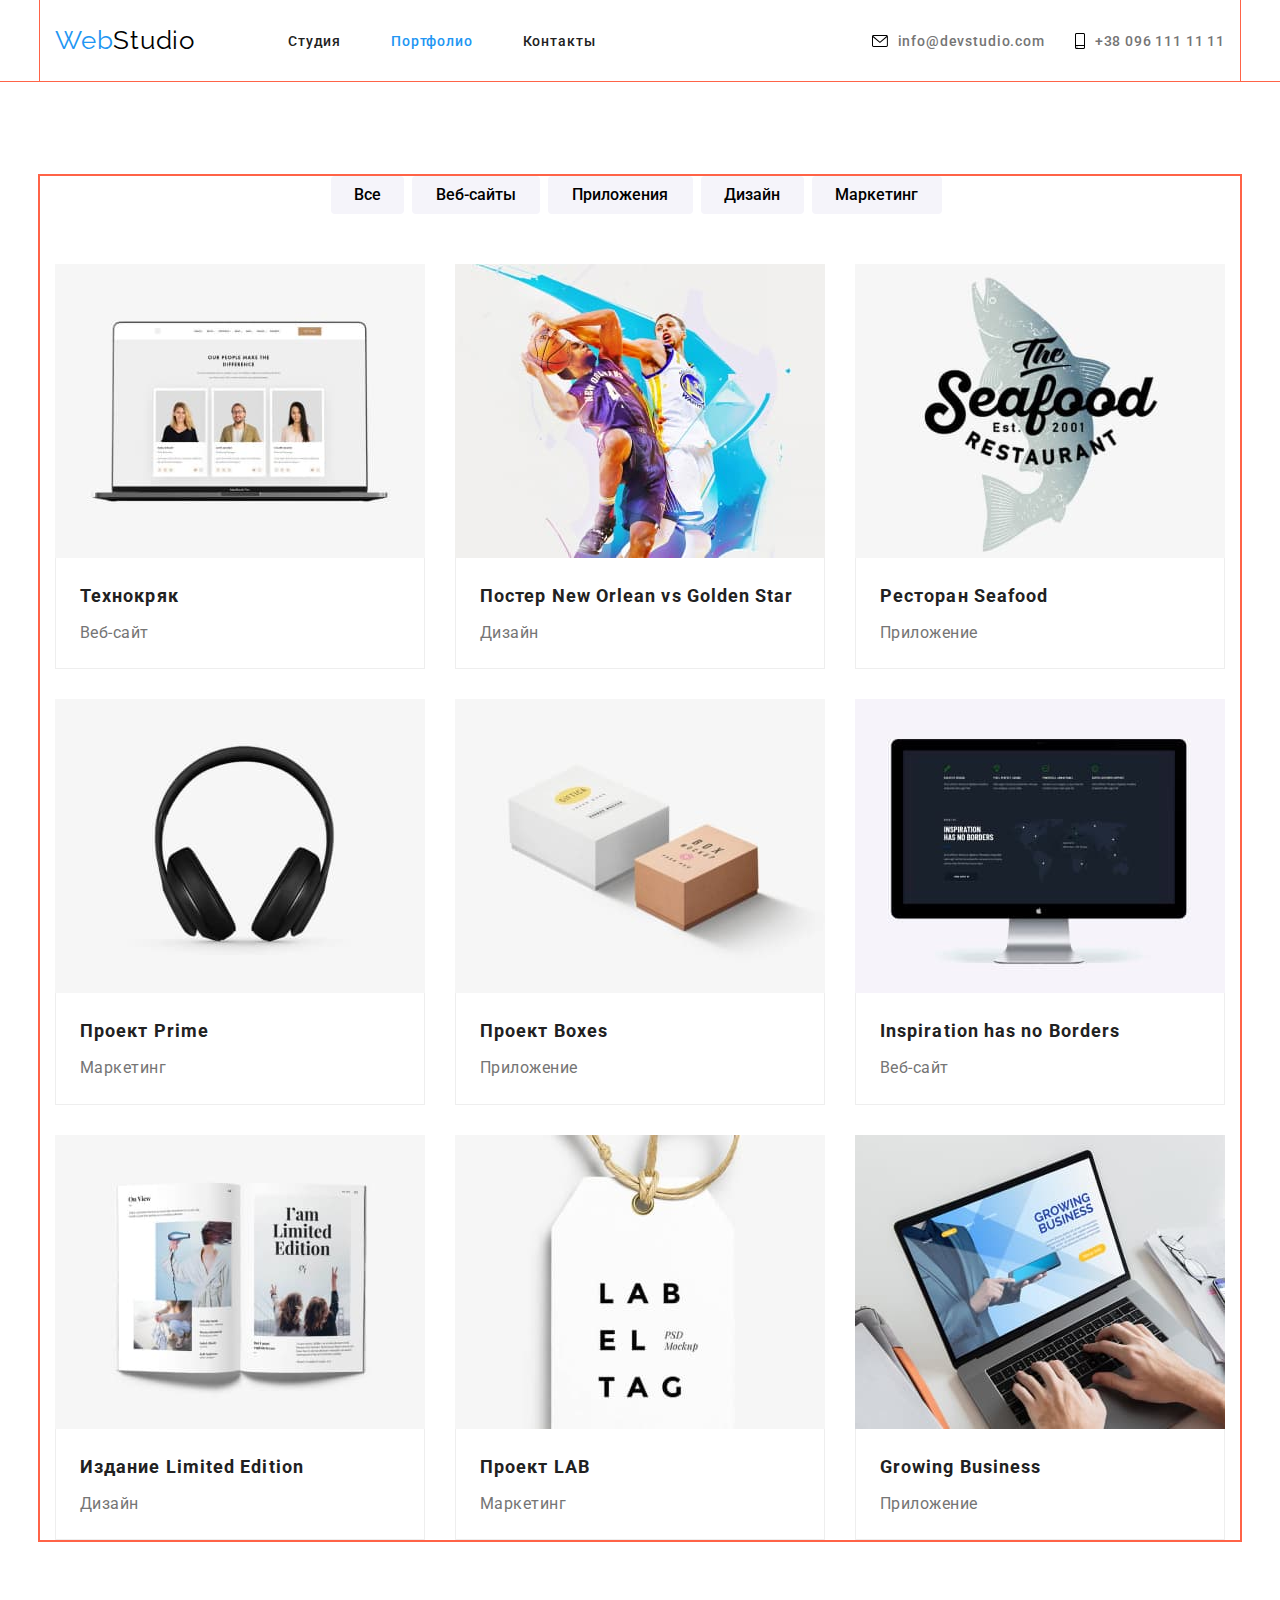
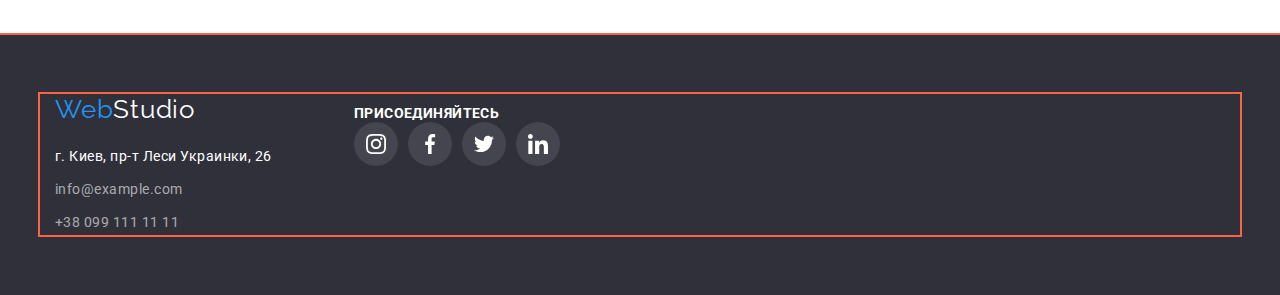
==== portfolio.html @ 8a31dba4 "Создал домашнюю работу №5" ====
<!DOCTYPE html>
<html lang="ru">
<head>
    <meta charset="UTF-8">
    <meta http-equiv="X-UA-Compatible" content="IE=edge">
    <meta name="viewport" content="width=device-width, initial-scale=1.0">
    <title>Портфолио</title>
    <link rel="stylesheet" href="https://cdnjs.cloudflare.com/ajax/libs/modern-normalize/1.1.0/modern-normalize.min.css" integrity="sha512-wpPYUAdjBVSE4KJnH1VR1HeZfpl1ub8YT/NKx4PuQ5NmX2tKuGu6U/JRp5y+Y8XG2tV+wKQpNHVUX03MfMFn9Q==" crossorigin="anonymous" referrerpolicy="no-referrer" />
    <link rel="preconnect" href="https://fonts.googleapis.com">
    <link rel="preconnect" href="https://fonts.gstatic.com" crossorigin>
    <link href="https://fonts.googleapis.com/css2?family=Raleway:ital,wght@0,700;1,700&family=Roboto:ital,wght@0,400;0,500;0,700;0,900;1,400;1,500;1,700;1,900&display=swap" rel="stylesheet">
    <link rel="stylesheet" href="./css/styles.css">
</head>
<body>
    <!-- шапка сайта -->
    <header class="header header-border">
        <div class="container container-pf">
            <a href="./index.html" class="logo"><span class="logo-blue">Web</span><span class="logo-black">Studio</span></a>
            <nav class="block-nav">
                <ul class="site-nav">
                    <li><a href="./index.html" class="link studiya">Студия</a></li>
                    <li class="link-pf-main"><a href="./portfolio.html" class="link portfolio second portfolio-head">Портфолио</a></li>
                    <li><a href="#" class="link contacts">Контакты</a></li>
                </ul>
            </nav>
            <ul class="mail-tel">
                <li class="link-mail">
                    <a href="mailto:info@devstudio.com" class="link mail"><svg width="16px" height="12px" class="link-evenlope">
                            <use href="./images/svg/sprite.svg#icon-envelope"></use>
                        </svg>info@devstudio.com</a>
                </li>
                <li class="link-tel">
                    <a href="tel:+380961111111" class="link tel"><svg width="10px" height="16px" class="link-smartphone">
                            <use href="./images/svg/sprite.svg#icon-smartphone"></use>
                        </svg>+38 096 111 11 11</a>
                </li>
            </ul>
        </div>
    </header>
    <main>
        <section class="main-portfolio">
            <div class="container">
                <h1 class="visually-hidden">Портфолио</h1>
                <ul class="ul-button">
                    <li class="pf-li-but-all"><button type="button" class="button-portfolio-all button-portfolio">Все</button></li>
                    <li class="pf-li-but-ws"><button type="button" class="button-portfolio-websites button-portfolio">Веб-сайты</button></li>
                    <li class="pf-li-but-apps"><button type="button" class="button-portfolio-apps button-portfolio">Приложения</button></li>
                    <li class="pf-li-but-des"><button type="button" class="button-portfolio-design button-portfolio">Дизайн</button></li>
                    <li class="pf-li-but-mark"><button type="button" class="button-portfolio-marketing button-portfolio">Маркетинг</button></li>
                </ul>
                <div class="portfolio-link-main">
                    <ul class="ul-portfolio">
                        <li class="li-pf-img">
                            <a href="#" target="_blank" class="link-pf">
                                <img src="./images/portfolio-jpg-sguoosh/img-6.jpg" alt="3 человека на экране" width="370" class="img-pf">
                                <div class="title-fhoto-pf">
                                    <h2 class="title-img">Технокряк</h2>
                                    <p class="p-portfolio">Веб-сайт</p>
                                </div>
                            </a>
                        </li>
                        <li class="li-pf-img">
                            <a href="#" target="_blank">
                                <img src="./images/portfolio-jpg-sguoosh/img-7.jpg" alt="Баскетбол" width="370" class="img-pf">
                                <div class="title-fhoto-pf">
                                    <h2 class="title-img">Постер New Orlean vs Golden Star</h2>
                                    <p class="p-portfolio">Дизайн</p>
                                </div>
                            </a>
                        </li>
                        <li class="li-pf-img">
                            <a href="#" target="_blank">
                                <img src="./images/portfolio-jpg-sguoosh/img-8.jpg" alt="Ресторан морской еды" width="370" class="img-pf">
                                <div class="title-fhoto-pf">
                                    <h2 class="title-img">Ресторан Seafood</h2>
                                    <p class="p-portfolio">Приложение</p>
                                </div>
                            </a>
                        </li>
                        <li class="li-pf-img">
                            <a href="#" target="_blank">
                                <img src="./images/portfolio-jpg-sguoosh/img-9.jpg" alt="наушники" width="370" class="img-pf">
                                <div class="title-fhoto-pf">
                                    <h2 class="title-img">Проект Prime</h2>
                                    <p class="p-portfolio">Маркетинг</p>
                                </div>
                            </a>
                        </li>
                        <li class="li-pf-img">
                            <a href="#" target="_blank">
                                <img src="./images/portfolio-jpg-sguoosh/img-10.jpg" alt="2 коробки" width="370" class="img-pf">
                                <div class="title-fhoto-pf">
                                    <h2 class="title-img">Проект Boxes</h2>
                                    <p class="p-portfolio">Приложение</p>
                                </div>
                            </a>
                        </li>
                        <li class="li-pf-img">
                            <a href="#" target="_blank">
                                <img src="./images/portfolio-jpg-sguoosh/img-11.jpg" alt="IMac" width="370" class="img-pf">
                                <div class="title-fhoto-pf">
                                    <h2 class="title-img">Inspiration has no Borders</h2>
                                    <p class="p-portfolio">Веб-сайт</p>
                                </div>
                            </a>
                        </li>
                        <li class="li-pf-img">
                            <a href="#" target="_blank">
                                <img src="./images/portfolio-jpg-sguoosh/img-12.jpg" alt="book" width="370" class="img-pf">
                                <div class="title-fhoto-pf">
                                    <h2 class="title-img">Издание Limited Edition</h2>
                                    <p class="p-portfolio">Дизайн</p>
                                </div>
                            </a>
                        </li>
                        <li class="li-pf-img">
                            <a href="#" target="_blank">
                                <img src="./images/portfolio-jpg-sguoosh/img-13.jpg" alt="этикетка" width="370" class="img-pf">
                                <div class="title-fhoto-pf">
                                    <h2 class="title-img">Проект LAB</h2>
                                    <p class="p-portfolio">Маркетинг</p>
                                </div>
                            </a>
                        </li>
                        <li class="li-pf-img">
                            <a href="#" target="_blank">
                                <img src="./images/portfolio-jpg-sguoosh/img-14.jpg" alt="макбук и 2 руки" width="370" class="img-pf">
                                <div class="title-fhoto-pf">
                                    <h2 class="title-img">Growing Business</h2>
                                    <p class="p-portfolio">Приложение</p>
                                </div>
                            </a>
                        </li>
                    </ul>
                </div>
            </div>
        </section>
    </main>
    <!-- контакты поддержки -->
    <footer class="footer">
        <div class="container footer-container">
            <div class="footer-logo-adress">
                <a href="./index.html" class="logo"><span class="logo-blue">Web</span><span
                        class="logo-white">Studio</span></a>
                <address>
                    <ul class="address">
                        <li><a href="https://goo.gl/maps/CPtrU1FHBa2aNyZL9" target="_blank" rel="noopener noreferrer"
                                class="location"> г. Киев, пр-т Леси Украинки, 26</a></li>
                        <li class="mail-footer-li"><a href="mailto:info@example.com" class="mail-footer">info@example.com
                            </a></li>
                        <li><a href="tel:+380991111111" class="tel-nom">+38 099 111 11 11</a></li>
                    </ul>
                </address>
            </div>
            <div class="footer-connent-networks">
                <h3 class="conect">Присоединяйтесь</h3>
                <ul class="team-soc-net-footer">
                    <li class="footer-li-link">
                        <a class="soc-link-footer" href="#" rel="noopener noreferrer nofollow">
                            <svg width="20px" height="20px" class="link-insta">
                                <use href="./images/svg/sprite.svg#icon-instagram"></use>
                            </svg>
                        </a>
                    </li>
                    <li class="footer-li-link"><a class="soc-link-footer" href="#" rel="noopener noreferrer nofollow">
                            <svg width="20px" height="20px" class="link-fb">
                                <use href="./images/svg/sprite.svg#icon-facebook"></use>
                            </svg>
                        </a>
                    </li>
                    <li class="footer-li-link"><a class="soc-link-footer" href="#" rel="noopener noreferrer nofollow">
                            <svg width="20px" height="20px" class="link-tw">
                                <use href="./images/svg/sprite.svg#icon-twitter"></use>
                            </svg>
                        </a>
                    </li>
                    <li class="footer-li-link"><a class="soc-link-footer" href="#" rel="noopener noreferrer nofollow">
                            <svg width="20px" height="20px" class="link-in">
                                <use href="./images/svg/sprite.svg#icon-linkedin"></use>
                            </svg>
                        </a>
                    </li>
                </ul>
            </div>
        </div>
    </footer>
</body>
</html>
---- css/styles.css ----
html {
    box-sizing: border-box;
}

*,
*::before,
*::after {
    box-sizing: inherit;
}

body {
    margin: 0;
    
    background-color: var(--font-сolor-white);
    color: var(--font-сolor-black-p);
    font-family: Roboto, sans-serif;
    letter-spacing: var(--letter-spacing-m)

    /* font-family: 'Raleway', sans-serif; */
}

ul, ol {
    list-style: none;
    padding: 0;
    margin: 0;
}

a {
    text-decoration: none;
    color: currentColor;
}

address {
    
}

button {
    font-family: inherit;
    cursor: pointer;
}

h1,
h2,
h3,
h4,
h5,
h6,
p {
    margin: 0;
}

img {
    display: block;
    max-width: 100%;
    height: auto;
}

button {
    cursor: pointer;
}

.visually-hidden {
    position: absolute;
    white-space: nowrap;
    width: 1px;
    height: 1px;
    overflow: hidden;
    border: 0;
    padding: 0;
    clip: rect(0 0 0 0);
    clip-path: inset(50%);
    margin: -1px;
}

:root {
    --background-button-main: #188CE8;
    --background-color-white: #FFFFFF;
    --background-color-black: #2F303A;
    --background-color-grey: #F5F4FA;
    --background-color-blue: #2196F3;
    --font-сolor-blue: #2196F3;
    --font-сolor-black-logo: #000000;
    --font-сolor-white: #FFFFFF;
    --font-сolor-black-p: #757575;
    --font-сolor-black-other: #212121;
    --font-color-border: #ECECEC;
    --font-color-footer-mail-tel: rgba(255, 255, 255, 0.6);
    --letter-spacing-s: 0.02em;
    --letter-spacing-m: 0.03em;
    --letter-spacing-l: 0.06em;
}

.button-main {
    text-align: center;
    margin-top: 30px;
    padding: 10px 32px;
    display: inline-block;
    border: none;
    box-shadow: 0px 4px 4px rgba(0, 0, 0, 0.15);
    border-radius: 4px;

    background: var(--background-color-blue);
    color: var(--font-сolor-white);
    font-weight: 700;
    font-size: 16px;
    line-height: 1.88;
    min-width: 200px;
    letter-spacing: var(--letter-spacing-l);
}

.button-main:hover,
.button-main:focus {
    box-shadow: 0px 4px 4px rgba(0, 0, 0, 0.15);
    border-radius: 4px;
    
    background: var(--background-button-main);
}
    

.container {
    margin-left: auto;
    margin-right: auto;

    width: 1200px;
    padding-left: 15px;
    padding-right: 15px;
    outline: 2px solid tomato;
}

/*---------- Header-------------- */

.header > .container {
    outline: 1px solid tomato;

    display: flex;
    align-items: center;
    padding-top: 25px;
    padding-bottom: 25px;
}

.header-border {
    border-bottom: 1px solid var(--font-color-border);
}

/* ---------Logo------------ */

.logo {
    font-size: 26px;
    line-height: 1.2;
}

.logo-blue {
    color: var(--font-сolor-blue);
    font-family: Raleway, sans-serif;
    letter-spacing: var(--letter-spacing-m);
}

.logo-black {
    color: var(--font-сolor-black-logo);
    font-family: Raleway, sans-serif;
    letter-spacing: var(--letter-spacing-m);
}

.logo-white {
    color: var(--font-сolor-white);
    font-family: Raleway, sans-serif;
    letter-spacing: var(--letter-spacing-m);
}

/*------ Nav ---------*/

.block-nav {
    margin-left: 93px;
}

.site-nav .link {
    color: var(--font-сolor-black-other);
}
.site-nav .link:hover, 
.site-nav .link:focus {
    color: var(--font-сolor-blue);
}

.link.studiya.first {
    color: var(--font-сolor-blue);
}

.site-nav, .mail-tel {
    padding: 0;
    margin: 0;
    display: flex;
}

.studiya, .portfolio, .contacts, .mail, .tel {
    font-weight: 500;
    font-size: 14px;
    line-height: 1.15;
    letter-spacing: var(--letter-spacing-l);
}

.mail-tel .link {
    color: var(--font-сolor-black-p);
}

.link-tel {
    margin-left: 30px;
}

.mail-tel {
    margin-left: auto;
}

.link.mail, .link.tel {
    display: flex;
    align-items: center;
}

.link.mail:hover,
.link.mail:focus,
.link.tel:hover,
.link.tel:focus {
color: var(--background-button-main);
}

.link.mail:hover .link-evenlope,
.link.mail:focus .link-evenlope,
.link.tel:hover .link-smartphone,
.link.tel:focus .link-smartphone {
fill: var(--background-button-main);
}

.link-evenlope,
.link-smartphone {
    margin-right: 10px;
    display: block;
}

.link-pf-main {
    display: flex;
    align-items: center;
    margin-left: 50px;
    margin-right: 50px;
}

/* ------------MAIN--------------- */

/* Блок Заголовок */

.block-title {
    text-align: center;
    padding-top: 200px;
    padding-bottom: 200px;
    margin-left: auto;
    margin-right: auto;

    background-color: var(--background-color-black);
    background-image: linear-gradient(to right, rgba(47, 48, 58, 0.4), rgba(47, 48, 58, 0.4)), url(../images/main-jpg-squoosh/Img-6-2.jpg);
    max-width: 1600px;
    min-height: 600px;
    background-position: center;
    background-repeat: no-repeat;

    outline: 1px solid tomato;
}

.hero {
    color: var(--font-сolor-white);
    font-weight: 900;
    font-size: 44px;
    line-height: 1.36;
    letter-spacing: var(--letter-spacing-l);
}

/* акценты в работе */

.for-business {
    padding-top: 94px;
    padding-bottom: 94px;

    outline: 1px solid tomato;
}

.list-s1 {
    padding-left: 0;
    display: flex;
}

.li-s1 {
    width: 300px;
    margin-right: 30px;
}

.forbusiness-li-div {
    margin-bottom: 30px;
    height: 120px;
    outline: 1px solid tomato;
    border-radius: 4px;
    background-color: var(--background-color-grey);
    display: flex;
    justify-content: center;
    align-items: center;
}









/* .li-s1-1::before {
    margin-bottom: 56px;

    display: block;
    content: "";
    height: 120px;
    outline: 1px solid tomato;
    background-image: url(../images/svg/center/antenna.svg);
    background-repeat: no-repeat;
    background-position: center;
    background-color: var(--background-color-grey);
}

.li-s1-2::before {
    margin-bottom: 56px;

    display: block;
    content: "";
    height: 120px;
    outline: 1px solid tomato;
    background-image: url(../images/svg/center/clock.svg);
    background-repeat: no-repeat;
    background-position: center;
    background-color: var(--background-color-grey);
}

.li-s1-3::before {
    margin-bottom: 56px;

    display: block;
    content: "";
    height: 120px;
    outline: 1px solid tomato;
    background-image: url(../images/svg/center/diagram.svg);
    background-repeat: no-repeat;
    background-position: center;
    background-color: var(--background-color-grey);
}

.li-s1-4::before {
    margin-bottom: 56px;

    display: block;
    content: "";
    height: 120px;
    outline: 1px solid tomato;
    background-image: url(../images/svg/center/astronaut.svg);
    background-repeat: no-repeat;
    background-position: center;
    background-color: var(--background-color-grey);
} */

.li-s1:last-child {
    margin-right: 0;
}

.title-h2,
.list-s1 {
    margin-top: 0;
    margin-bottom: 0;
}

.title-s1 {
    margin-bottom: 10px;
    margin-top: 0;

    color: var(--font-сolor-black-other);
    text-transform: uppercase;
    font-weight: 700;
    font-size: 14px;
    line-height: 1.14;
}

.p-s1 {
    margin-bottom: 0;
    margin-top: 0;

    font-weight: 400;
    font-size: 14px;
    line-height: 1.7;
    letter-spacing: 0.03em;
}


/* виды работ */

.section2 {
    outline: 1px solid tomato;

    padding-bottom: 94px;
}

.title-s2 {
    margin-top: 0;
    margin-bottom: 50px;
    text-align: center;

    color: var(--font-сolor-black-other);
    font-weight: 700;
    font-size: 36px;
    line-height: 1.17;
}

.list-s2 {
    margin-top: 0;
    margin-bottom: 0;
    padding-left: 0;
    display: flex;
}

.li-work-2 {
    margin-right: 30px;
    margin-left: 30px;
}

/* состав команды */
.team {
    background-color: var(--background-color-grey);
    padding-top: 94px;
    padding-bottom: 94px;

    outline: 1px solid tomato;
}

.team-bg {
    box-shadow: 0px 1px 3px rgba(0, 0, 0, 0.12), 0px 1px 1px rgba(0, 0, 0, 0.14), 0px 2px 1px rgba(0, 0, 0, 0.2);
    border-radius: 0px 0px 4px 4px;

    background-color: var(--background-color-white);
    margin-right: 30px;
    padding-bottom: 30px;
}

.team-bg:last-child {
    margin-right: 0;
}

.team-description {
    padding-top: 30px;
    padding-bottom: 16px;
}

.title-s3 {
    text-align: center;
    margin-top: 0;
    margin-bottom: 0;
    margin-bottom: 50px;

    color: var(--font-сolor-black-other);
    font-weight: 700;
    font-size: 36px;
    line-height: 1.17;
}

.list-s3 {
    margin-top: 0;
    margin-bottom: 0;
    padding-left: 0;
    display: flex;
}

.name-s3 {
    margin-top: 0;
    margin-bottom: 10px;
    text-align: center;

    color: var(--font-сolor-black-other);
    font-weight: 500;
    font-size: 16px;
    line-height: 1.19;
}

.job-s3 {
    margin-top: 0px;
    margin-bottom: 0px;
    text-align: center;

    font-weight: 400;
    font-size: 16px;
    line-height: 1.19;
}


/* Команда социальные сети */

.team-soc-net {
    display: flex;
    text-align: center;
    justify-content: space-between;
    padding-left: 32px;
    padding-right: 32px;
}

.soc-link {
    display: flex;
    width: 44px;
    height: 44px;
    align-items: center;
    justify-content: center;
    border-radius: 50%;
    fill: #AFB1B8;
}

.soc-link:hover,
.soc-link:focus {
background-color: var(--background-color-blue);
fill: var(--font-сolor-white);
}

/* --------Постоянные клиенты---------- */

.container.footer {
    display: flex;
}

.footer-logo-adress {
    margin-right: 70px;
}

.clients {
    padding-top: 94px;
    padding-bottom: 94px;
}

.main-clients {
    margin-bottom: 50px;
    display: block;

    font-weight: 700;
    font-size: 36px;
    line-height: 1.17;
    text-align: center;
    letter-spacing: 0.03em;
    color: var(--font-сolor-black-other);
}



.main-clients-list {
    margin-top: 0;
    margin-bottom: 0;
    display: flex;
    justify-content: space-between;
}


.main-clients-link:hover .name-company,
.main-clients-link:focus .name-company {
    fill: var(--font-сolor-blue)
}
    

.main-clients-link {
    color: #AFB1B8;
    display: flex;
    align-items: center;
    justify-content: center;
    width: 170px;
    height: 92px;
    border: 1px solid #AFB1B8;
    border-radius: 4px;
}

.main-clients-link:hover,
.main-clients-link:focus {
    border: 1px solid #2196F3;
}



.name-company {
    width: 106px;
    height: 60px;
    fill: #AFB1B8;
}




/* контакты поддержки */

.footer {
    background-color: var(--background-color-black);

    outline: 1px solid tomato;
    padding-top: 60px;
    padding-bottom: 60px;
}

.location {
    color: var(--font-сolor-white);
    font-weight: 400;
    font-size: 14px;
    line-height: 1.71;
    font-style: normal;
}

.mail-footer-li {
    margin-top: 9px;
    margin-bottom: 9px;
}

.mail-footer,
.tel-nom {
    color: var(--font-color-footer-mail-tel);
    font-weight: 400;
    font-size: 14px;
    line-height: 1.71;
    font-style: normal;
}

.mail-footer:hover,
.mail-footer:focus {
    color: var(--font-сolor-blue);
}

.tel-nom:hover,
.tel-nom:focus {
    color: var(--font-сolor-blue);
}



.footer-container {
    display: flex;
}

.address {
    margin-top: 0;
    margin-bottom: 0;
    padding-left: 0;
    margin-top: 20px;
}

.footer-connent-networks {
    padding: 12px;
}

.conect {
    margin-top: 0;
    margin-bottom: 0;

    font-size: 14px;
    line-height: 1.14;
    letter-spacing: 0.03em;
    text-transform: uppercase;
    
    color: var(--font-сolor-white)
}

.team-soc-net-footer {
    display: flex;
}

.soc-link-footer {
    display: flex;
    width: 44px;
    height: 44px;
    align-items: center;
    justify-content: center;
    border-radius: 50%;
    fill: var(--font-сolor-white);
    background-color:  rgba(255, 255, 255, 0.1);
    margin-right: 10px;
}

.footer-li-link.soc-link-footer {
    margin-right: 0;
}


.soc-link-footer:hover,
.soc-link-footer:focus {
    background-color: var(--background-color-blue);
}



/* Portfolio.html */

.main-portfolio {
    outline: 1px solid tomato;

    padding-top: 94px;
    padding-bottom: 94px;
}

.img-pf {
    display: block;
}

.title-fhoto-pf {
    border: 1px solid #EEEEEE;
    border-top: none;
    padding: 20px 24px;
}

.link.portfolio.second {
    color: var(--font-сolor-blue);
}

.button-portfolio-all:hover,
.button-portfolio-websites:hover,
.button-portfolio-apps:hover,
.button-portfolio-design:hover,
.button-portfolio-marketing:hover {
    box-shadow: 0px 3px 1px rgba(0, 0, 0, 0.1), 0px 1px 2px rgba(0, 0, 0, 0.08), 0px 2px 2px rgba(0, 0, 0, 0.12);

    color: var(--font-сolor-white);
    background-color: var(--background-color-blue);
}

.button-portfolio-all:focus,
.button-portfolio-websites:focus,
.button-portfolio-apps:focus,
.button-portfolio-design:focus,
.button-portfolio-marketing:focus {
    box-shadow: 0px 3px 1px rgba(0, 0, 0, 0.1), 0px 1px 2px rgba(0, 0, 0, 0.08), 0px 2px 2px rgba(0, 0, 0, 0.12);

    color: var(--font-сolor-white);
    background-color: var(--background-color-blue);
}

.button-portfolio {
    border: none;
    border-radius: 4px;
    text-align: center;
    padding: 6px 22px;
    display: inline-block;

    background-color: var(--background-color-grey);
    font-weight: 500;
    font-size: 16px;
    line-height: 1.6;
}

.button-portfolio-all {
    min-width: 73px;
}

.button-portfolio-websites {
    min-width: 128px;
}

.button-portfolio-apps {
    min-width: 145px;
}

.button-portfolio-design {
    min-width: 103px;
}

.button-portfolio-marketing {
    min-width: 130px;
}

.ul-button {
    margin-bottom: 50px;
    margin-top: 0;
    padding-left: 0;
    display: flex;
    justify-content: center;
}

.pf-li-but-all,
.pf-li-but-ws,
.pf-li-but-apps,
.pf-li-but-des,
.pf-li-but-mark {
    margin-right: 8px;
}

.ul-portfolio {
    margin-top: 0;
    margin-bottom: 0;
    padding-left: 0;
    display: flex;
    flex-wrap: wrap;
}

.li-pf-img {
    margin-right: 30px;
    margin-bottom: 30px;
}

.li-pf-img:hover,
.li-pf-img:focus {
    background: #FFFFFF;
    box-shadow: 0px 1px 1px rgba(0, 0, 0, 0.12), 0px 4px 4px rgba(0, 0, 0, 0.06), 1px 4px 6px rgba(0, 0, 0, 0.16);
}

.li-pf-img:nth-child(3n) {
    margin-right: 0px;
}

.li-pf-img:nth-last-child(-n+3) {
    margin-bottom: 0px;
}

.title-img {
    margin-top: 0;
    margin-bottom: 0;

    color: var(--font-сolor-black-other);
    font-weight: 700;
    font-size: 18px;
    line-height: 2;
    letter-spacing: var(--letter-spacing-l);
}

.p-portfolio {
    color: var(--font-сolor-black-p);
    font-weight: 400;
    font-size: 16px;
    line-height: 1.9;
    margin-top: 4px;
    margin-bottom: 0;
}





/* .div {

}

.ul {
    display: flex;
}

.li {
    width: 100px;
    height: 100px;
    background-color: #188CE8;
    margin-bottom: 10px;
} */
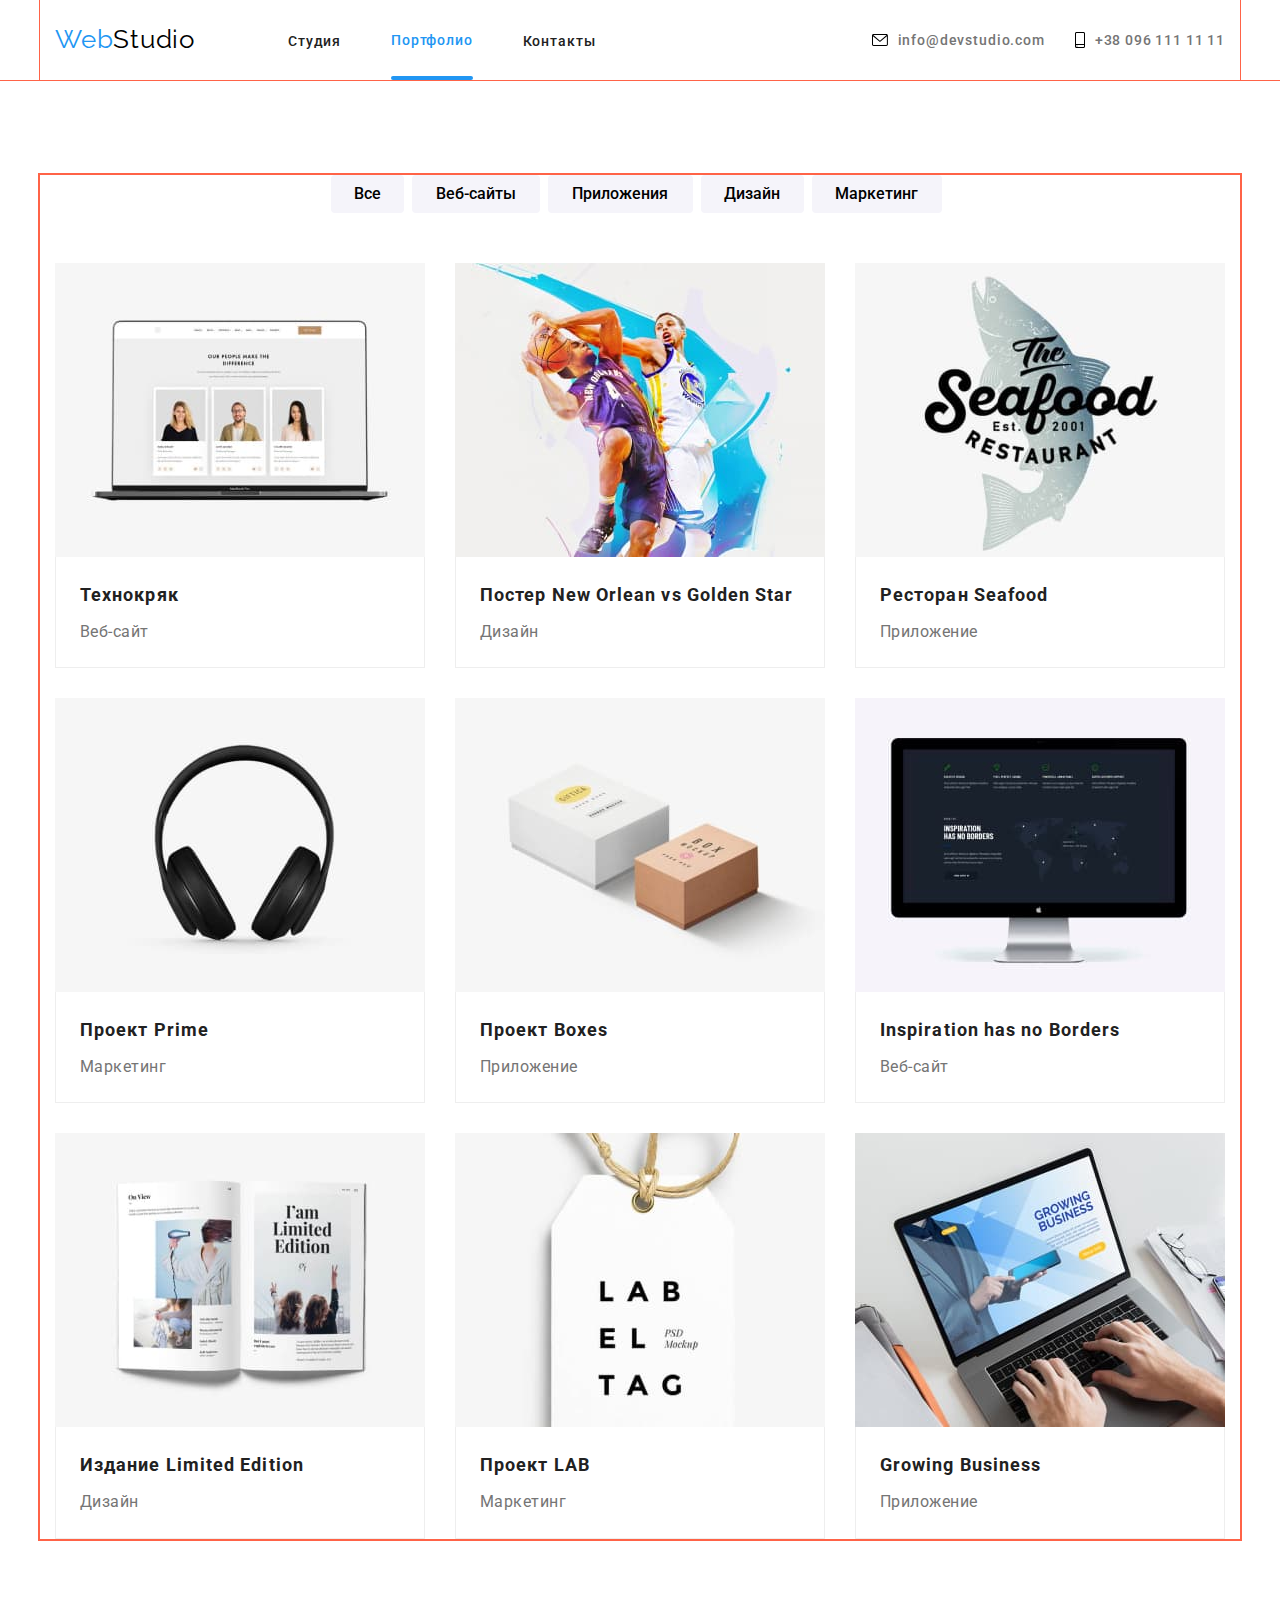
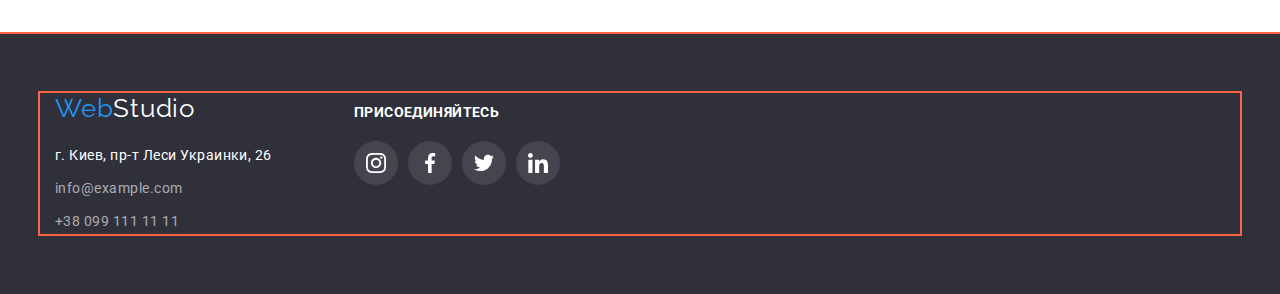
==== commit 8f85de6d: "Finish HW№5" ====
--- a/portfolio.html
+++ b/portfolio.html
@@ -52,7 +52,11 @@
                     <ul class="ul-portfolio">
                         <li class="li-pf-img">
                             <a href="#" target="_blank" class="link-pf">
-                                <img src="./images/portfolio-jpg-sguoosh/img-6.jpg" alt="3 человека на экране" width="370" class="img-pf">
+                                <div class="pf-main-foto">
+                                    <img src="./images/portfolio-jpg-sguoosh/img-6.jpg" alt="3 человека на экране" width="370" class="img-pf">
+                                    <p class="portf-text-resurse">Ресурс предлагает комплексные предложения с разным уровнем функционала и сервисов. Все это позволит посетителю получить исчерпывающие сведения  +о компании или частном лице.</p>
+                                </div>
                                 <div class="title-fhoto-pf">
                                     <h2 class="title-img">Технокряк</h2>
                                     <p class="p-portfolio">Веб-сайт</p>
@@ -60,8 +64,13 @@
                             </a>
                         </li>
                         <li class="li-pf-img">
-                            <a href="#" target="_blank">
-                                <img src="./images/portfolio-jpg-sguoosh/img-7.jpg" alt="Баскетбол" width="370" class="img-pf">
+                            <a href="#" target="_blank" class="link-pf">
+                                <div class="pf-main-foto">
+                                    <img src="./images/portfolio-jpg-sguoosh/img-7.jpg" alt="Баскетбол" width="370" class="img-pf">
+                                    <p class="portf-text-resurse">Ресурс предлагает комплексные предложения с разным уровнем функционала и сервисов. Все это
+                                        позволит посетителю получить исчерпывающие сведения  +о компании или частном лице.</p>
+                                </div>
                                 <div class="title-fhoto-pf">
                                     <h2 class="title-img">Постер New Orlean vs Golden Star</h2>
                                     <p class="p-portfolio">Дизайн</p>
@@ -69,8 +78,13 @@
                             </a>
                         </li>
                         <li class="li-pf-img">
-                            <a href="#" target="_blank">
-                                <img src="./images/portfolio-jpg-sguoosh/img-8.jpg" alt="Ресторан морской еды" width="370" class="img-pf">
+                            <a href="#" target="_blank" class="link-pf">
+                                <div class="pf-main-foto">
+                                    <img src="./images/portfolio-jpg-sguoosh/img-8.jpg" alt="Ресторан морской еды" width="370" class="img-pf">
+                                    <p class="portf-text-resurse">Ресурс предлагает комплексные предложения с разным уровнем функционала и сервисов. Все это
+                                        позволит посетителю получить исчерпывающие сведения  +о компании или частном лице.</p>
+                                </div>
                                 <div class="title-fhoto-pf">
                                     <h2 class="title-img">Ресторан Seafood</h2>
                                     <p class="p-portfolio">Приложение</p>
@@ -78,8 +92,13 @@
                             </a>
                         </li>
                         <li class="li-pf-img">
-                            <a href="#" target="_blank">
-                                <img src="./images/portfolio-jpg-sguoosh/img-9.jpg" alt="наушники" width="370" class="img-pf">
+                            <a href="#" target="_blank" class="link-pf">
+                                <div class="pf-main-foto">
+                                    <img src="./images/portfolio-jpg-sguoosh/img-9.jpg" alt="наушники" width="370" class="img-pf">
+                                    <p class="portf-text-resurse">Ресурс предлагает комплексные предложения с разным уровнем функционала и сервисов. Все это
+                                        позволит посетителю получить исчерпывающие сведения  +о компании или частном лице.</p>
+                                </div>
                                 <div class="title-fhoto-pf">
                                     <h2 class="title-img">Проект Prime</h2>
                                     <p class="p-portfolio">Маркетинг</p>
@@ -87,8 +106,13 @@
                             </a>
                         </li>
                         <li class="li-pf-img">
-                            <a href="#" target="_blank">
-                                <img src="./images/portfolio-jpg-sguoosh/img-10.jpg" alt="2 коробки" width="370" class="img-pf">
+                            <a href="#" target="_blank" class="link-pf">
+                                <div class="pf-main-foto">
+                                    <img src="./images/portfolio-jpg-sguoosh/img-10.jpg" alt="2 коробки" width="370" class="img-pf">
+                                    <p class="portf-text-resurse">Ресурс предлагает комплексные предложения с разным уровнем функционала и сервисов. Все это
+                                        позволит посетителю получить исчерпывающие сведения  +о компании или частном лице.</p>
+                                </div>
                                 <div class="title-fhoto-pf">
                                     <h2 class="title-img">Проект Boxes</h2>
                                     <p class="p-portfolio">Приложение</p>
@@ -96,8 +120,13 @@
                             </a>
                         </li>
                         <li class="li-pf-img">
-                            <a href="#" target="_blank">
-                                <img src="./images/portfolio-jpg-sguoosh/img-11.jpg" alt="IMac" width="370" class="img-pf">
+                            <a href="#" target="_blank" class="link-pf">
+                                <div class="pf-main-foto">
+                                    <img src="./images/portfolio-jpg-sguoosh/img-11.jpg" alt="IMac" width="370" class="img-pf">
+                                    <p class="portf-text-resurse">Ресурс предлагает комплексные предложения с разным уровнем функционала и сервисов. Все это
+                                        позволит посетителю получить исчерпывающие сведения  +о компании или частном лице.</p>
+                                </div>
                                 <div class="title-fhoto-pf">
                                     <h2 class="title-img">Inspiration has no Borders</h2>
                                     <p class="p-portfolio">Веб-сайт</p>
@@ -105,8 +134,13 @@
                             </a>
                         </li>
                         <li class="li-pf-img">
-                            <a href="#" target="_blank">
-                                <img src="./images/portfolio-jpg-sguoosh/img-12.jpg" alt="book" width="370" class="img-pf">
+                            <a href="#" target="_blank" class="link-pf">
+                                <div class="pf-main-foto">
+                                    <img src="./images/portfolio-jpg-sguoosh/img-12.jpg" alt="book" width="370" class="img-pf">
+                                    <p class="portf-text-resurse">Ресурс предлагает комплексные предложения с разным уровнем функционала и сервисов. Все это
+                                        позволит посетителю получить исчерпывающие сведения  +о компании или частном лице.</p>
+                                </div>
                                 <div class="title-fhoto-pf">
                                     <h2 class="title-img">Издание Limited Edition</h2>
                                     <p class="p-portfolio">Дизайн</p>
@@ -114,8 +148,13 @@
                             </a>
                         </li>
                         <li class="li-pf-img">
-                            <a href="#" target="_blank">
-                                <img src="./images/portfolio-jpg-sguoosh/img-13.jpg" alt="этикетка" width="370" class="img-pf">
+                            <a href="#" target="_blank" class="link-pf">
+                                <div class="pf-main-foto">
+                                    <img src="./images/portfolio-jpg-sguoosh/img-13.jpg" alt="этикетка" width="370" class="img-pf">
+                                    <p class="portf-text-resurse">Ресурс предлагает комплексные предложения с разным уровнем функционала и сервисов. Все это
+                                        позволит посетителю получить исчерпывающие сведения  +о компании или частном лице.</p>
+                                </div>
                                 <div class="title-fhoto-pf">
                                     <h2 class="title-img">Проект LAB</h2>
                                     <p class="p-portfolio">Маркетинг</p>
@@ -123,8 +162,13 @@
                             </a>
                         </li>
                         <li class="li-pf-img">
-                            <a href="#" target="_blank">
-                                <img src="./images/portfolio-jpg-sguoosh/img-14.jpg" alt="макбук и 2 руки" width="370" class="img-pf">
+                            <a href="#" target="_blank" class="link-pf">
+                                <div class="pf-main-foto">
+                                    <img src="./images/portfolio-jpg-sguoosh/img-14.jpg" alt="макбук и 2 руки" width="370" class="img-pf">
+                                    <p class="portf-text-resurse">Ресурс предлагает комплексные предложения с разным уровнем функционала и сервисов. Все это
+                                        позволит посетителю получить исчерпывающие сведения  +о компании или частном лице.</p>
+                                </div>
                                 <div class="title-fhoto-pf">
                                     <h2 class="title-img">Growing Business</h2>
                                     <p class="p-portfolio">Приложение</p>
--- a/css/styles.css
+++ b/css/styles.css
@@ -114,6 +114,7 @@
     border-radius: 4px;
     
     background: var(--background-button-main);
+    transition: 250ms cubic-bezier(0.4, 0, 0.2, 1);
 }
     
 
@@ -134,8 +135,7 @@
 
     display: flex;
     align-items: center;
-    padding-top: 25px;
-    padding-bottom: 25px;
+    height: 80px;
 }
 
 .header-border {
@@ -147,6 +147,8 @@
 .logo {
     font-size: 26px;
     line-height: 1.2;
+    padding-top: 24px;
+    padding-bottom: 25px;
 }
 
 .logo-blue {
@@ -167,6 +169,48 @@
     letter-spacing: var(--letter-spacing-m);
 }
 
+
+
+.header-relative {
+    position: relative;
+}
+
+.header-relative::after {
+    content: "";
+    position: absolute;
+    width: 100%;
+    height: 4px;
+
+    display: block;
+
+    background: var(--background-color-blue);
+    border-radius: 2px;
+
+    margin-top: 28px;
+}
+
+
+.second.portfolio-head {
+    position: relative;
+}
+
+
+.second.portfolio-head::after {
+    content: "";
+    position: absolute;
+    width: 100%;
+    height: 4px;
+        
+    display: block;
+        
+    background: var(--background-color-blue);
+    border-radius: 2px;
+        
+    margin-top: 28px;
+}
+
+
+
 /*------ Nav ---------*/
 
 .block-nav {
@@ -175,10 +219,14 @@
 
 .site-nav .link {
     color: var(--font-сolor-black-other);
+    padding-top: 32px;
+    padding-bottom: 32px;
+    transition: 250ms cubic-bezier(0.4, 0, 0.2, 1);
 }
 .site-nav .link:hover, 
 .site-nav .link:focus {
     color: var(--font-сolor-blue);
+    
 }
 
 .link.studiya.first {
@@ -189,6 +237,8 @@
     padding: 0;
     margin: 0;
     display: flex;
+    justify-content: center;
+    align-items: center;
 }
 
 .studiya, .portfolio, .contacts, .mail, .tel {
@@ -204,6 +254,13 @@
 
 .link-tel {
     margin-left: 30px;
+    padding-bottom: 32px;
+    padding-top: 32px;
+}
+
+.link-mail {
+    padding-bottom: 32px;
+    padding-top: 32px;
 }
 
 .mail-tel {
@@ -213,6 +270,7 @@
 .link.mail, .link.tel {
     display: flex;
     align-items: center;
+    transition: 250ms cubic-bezier(0.4, 0, 0.2, 1);
 }
 
 .link.mail:hover,
@@ -220,6 +278,7 @@
 .link.tel:hover,
 .link.tel:focus {
 color: var(--background-button-main);
+
 }
 
 .link.mail:hover .link-evenlope,
@@ -227,13 +286,22 @@
 .link.tel:hover .link-smartphone,
 .link.tel:focus .link-smartphone {
 fill: var(--background-button-main);
+
 }
 
 .link-evenlope,
 .link-smartphone {
     margin-right: 10px;
     display: block;
-}
+    transition: 250ms cubic-bezier(0.4, 0, 0.2, 1);
+}
+
+
+
+
+
+
+
 
 .link-pf-main {
     display: flex;
@@ -264,12 +332,64 @@
 }
 
 .hero {
+    max-width: 696px;
     color: var(--font-сolor-white);
     font-weight: 900;
     font-size: 44px;
     line-height: 1.36;
     letter-spacing: var(--letter-spacing-l);
-}
+
+    margin: 0 auto;
+
+}
+
+
+/* -------Модалньое окно ----------*/
+
+.backdrop {
+    position: fixed;
+    top: 0;
+    left: 0;
+    width: 100%;
+    height: 100%;
+    background-color: rgb(255, 99, 71, 0.5);
+    transition: 250ms cubic-bezier(0.4, 0, 0.2, 1);
+}
+
+.backdrop.is-hidden {
+    opacity: 0;
+    pointer-events: none;
+}
+
+.modal {
+    position: absolute;
+    top: 50%;
+    left: 50%;
+    transform: translate(-50%, -50%);
+
+    width: 528px;
+    height: 581px;
+
+    background-color: var(--background-color-white);
+    box-shadow: 0px 1px 3px rgba(0, 0, 0, 0.12), 0px 1px 1px rgba(0, 0, 0, 0.14), 0px 2px 1px rgba(0, 0, 0, 0.2);
+    border-radius: 4px;
+   
+
+    padding: 8px;
+    text-align: end;
+}
+
+.button-modal {
+    width: 30px;
+    height: 30px;
+    background: var(--background-color-white);
+    border: 1px solid rgba(0, 0, 0, 0.1);
+    border-radius: 50%;
+}
+
+
+
+
 
 /* акценты в работе */
 
@@ -301,9 +421,555 @@
     align-items: center;
 }
 
-
-
-
+.li-s1:last-child {
+    margin-right: 0;
+}
+
+.title-h2,
+.list-s1 {
+    margin-top: 0;
+    margin-bottom: 0;
+}
+
+.title-s1 {
+    margin-bottom: 10px;
+    margin-top: 0;
+
+    color: var(--font-сolor-black-other);
+    text-transform: uppercase;
+    font-weight: 700;
+    font-size: 14px;
+    line-height: 1.14;
+}
+
+.p-s1 {
+    margin-bottom: 0;
+    margin-top: 0;
+
+    font-weight: 400;
+    font-size: 14px;
+    line-height: 1.7;
+    letter-spacing: 0.03em;
+}
+
+
+
+
+/* виды работ */
+
+.section2 {
+    outline: 1px solid tomato;
+
+    padding-bottom: 94px;
+}
+
+.title-s2 {
+    margin-top: 0;
+    margin-bottom: 50px;
+    text-align: center;
+
+    color: var(--font-сolor-black-other);
+    font-weight: 700;
+    font-size: 36px;
+    line-height: 1.17;
+}
+
+.list-s2 {
+    margin-top: 0;
+    margin-bottom: 0;
+    padding-left: 0;
+    display: flex;
+}
+
+.li-work-2 {
+    margin-right: 30px;
+    margin-left: 30px;
+}
+
+.li-work {
+    position: relative;
+}
+
+.desktop-div {
+    position: absolute;
+    bottom: 0;
+
+    width: 370px;
+    height: 70px;
+
+    font-weight: 700;
+    font-size: 14px;
+    line-height: 1.14;
+    text-align: center;
+    text-transform: uppercase;
+    background: rgba(47, 48, 58, 0.8);
+    color: var(--font-сolor-white);
+
+    padding: 27px 0 27px;
+}
+
+
+
+
+/* состав команды */
+.team {
+    background-color: var(--background-color-grey);
+    padding-top: 94px;
+    padding-bottom: 94px;
+
+    outline: 1px solid tomato;
+}
+
+.team-bg {
+    box-shadow: 0px 1px 3px rgba(0, 0, 0, 0.12), 0px 1px 1px rgba(0, 0, 0, 0.14), 0px 2px 1px rgba(0, 0, 0, 0.2);
+    border-radius: 0px 0px 4px 4px;
+
+    background-color: var(--background-color-white);
+    margin-right: 30px;
+    padding-bottom: 30px;
+}
+
+.team-bg:last-child {
+    margin-right: 0;
+}
+
+.team-description {
+    padding-top: 30px;
+    padding-bottom: 16px;
+}
+
+.title-s3 {
+    text-align: center;
+    margin-top: 0;
+    margin-bottom: 0;
+    margin-bottom: 50px;
+
+    color: var(--font-сolor-black-other);
+    font-weight: 700;
+    font-size: 36px;
+    line-height: 1.17;
+}
+
+.list-s3 {
+    margin-top: 0;
+    margin-bottom: 0;
+    padding-left: 0;
+    display: flex;
+}
+
+.name-s3 {
+    margin-top: 0;
+    margin-bottom: 10px;
+    text-align: center;
+
+    color: var(--font-сolor-black-other);
+    font-weight: 500;
+    font-size: 16px;
+    line-height: 1.19;
+}
+
+.job-s3 {
+    margin-top: 0px;
+    margin-bottom: 0px;
+    text-align: center;
+
+    font-weight: 400;
+    font-size: 16px;
+    line-height: 1.19;
+}
+
+
+/* Команда социальные сети */
+
+.team-soc-net {
+    display: flex;
+    text-align: center;
+    justify-content: space-between;
+    padding-left: 32px;
+    padding-right: 32px;
+}
+
+.soc-link {
+    display: flex;
+    width: 44px;
+    height: 44px;
+    align-items: center;
+    justify-content: center;
+    border-radius: 50%;
+    fill: #AFB1B8;
+    transition: 250ms cubic-bezier(0.4, 0, 0.2, 1);
+}
+
+.soc-link:hover,
+.soc-link:focus {
+background-color: var(--background-color-blue);
+fill: var(--font-сolor-white);
+
+}
+
+/* --------Постоянные клиенты---------- */
+
+.container.footer {
+    display: flex;
+}
+
+.footer-logo-adress {
+    margin-right: 70px;
+}
+
+.clients {
+    padding-top: 94px;
+    padding-bottom: 94px;
+}
+
+.main-clients {
+    margin-bottom: 50px;
+    display: block;
+
+    font-weight: 700;
+    font-size: 36px;
+    line-height: 1.17;
+    text-align: center;
+    letter-spacing: 0.03em;
+    color: var(--font-сolor-black-other);
+}
+
+
+
+.main-clients-list {
+    margin-top: 0;
+    margin-bottom: 0;
+    display: flex;
+    justify-content: space-between;
+    transition: 250ms cubic-bezier(0.4, 0, 0.2, 1);
+}
+
+
+.main-clients-link:hover .name-company,
+.main-clients-link:focus .name-company {
+    fill: var(--font-сolor-blue);
+    
+}
+    
+
+.main-clients-link {
+    color: #AFB1B8;
+    display: flex;
+    align-items: center;
+    justify-content: center;
+    width: 170px;
+    height: 92px;
+    border: 1px solid #AFB1B8;
+    border-radius: 4px;
+    transition: 250ms cubic-bezier(0.4, 0, 0.2, 1);
+}
+
+.main-clients-link:hover,
+.main-clients-link:focus {
+    border: 1px solid #2196F3;
+    
+}
+
+
+
+.name-company {
+    width: 106px;
+    height: 60px;
+    fill: #AFB1B8;
+}
+
+
+
+
+/* контакты поддержки */
+
+.footer {
+    background-color: var(--background-color-black);
+
+    outline: 1px solid tomato;
+    padding-top: 60px;
+    padding-bottom: 60px;
+}
+
+.location {
+    color: var(--font-сolor-white);
+    font-weight: 400;
+    font-size: 14px;
+    line-height: 1.71;
+    font-style: normal;
+}
+
+.mail-footer-li {
+    margin-top: 9px;
+    margin-bottom: 9px;
+}
+
+.mail-footer,
+.tel-nom {
+    color: var(--font-color-footer-mail-tel);
+    font-weight: 400;
+    font-size: 14px;
+    line-height: 1.71;
+    font-style: normal;
+    transition: 250ms cubic-bezier(0.4, 0, 0.2, 1);
+}
+
+.mail-footer:hover,
+.mail-footer:focus {
+    color: var(--font-сolor-blue);
+    
+}
+
+.tel-nom:hover,
+.tel-nom:focus {
+    color: var(--font-сolor-blue);
+}
+
+
+
+.footer-container {
+    display: flex;
+}
+
+.address {
+    margin-top: 0;
+    margin-bottom: 0;
+    padding-left: 0;
+    margin-top: 20px;
+}
+
+.footer-connent-networks {
+    padding: 12px;
+}
+
+.conect {
+    margin-top: 0;
+    margin-bottom: 20px;
+
+    font-size: 14px;
+    line-height: 1.14;
+    letter-spacing: 0.03em;
+    text-transform: uppercase;
+    
+    color: var(--font-сolor-white)
+}
+
+.team-soc-net-footer {
+    display: flex;
+}
+
+.soc-link-footer {
+    display: flex;
+    width: 44px;
+    height: 44px;
+    align-items: center;
+    justify-content: center;
+    border-radius: 50%;
+    fill: var(--font-сolor-white);
+    background-color:  rgba(255, 255, 255, 0.1);
+    margin-right: 10px;
+    transition: 250ms cubic-bezier(0.4, 0, 0.2, 1);
+}
+
+.footer-li-link.soc-link-footer {
+    margin-right: 0;
+}
+
+
+.soc-link-footer:hover,
+.soc-link-footer:focus {
+    background-color: var(--background-color-blue);
+    
+}
+
+
+
+/* ------------Portfolio.html ---------------*/
+
+.main-portfolio {
+    outline: 1px solid tomato;
+
+    padding-top: 94px;
+    padding-bottom: 94px;
+}
+
+.img-pf {
+    display: block;
+}
+
+.title-fhoto-pf {
+    border: 1px solid #EEEEEE;
+    border-top: none;
+    padding: 20px 24px;
+}
+
+.link.portfolio.second {
+    color: var(--font-сolor-blue);
+}
+
+.button-portfolio-all:hover,
+.button-portfolio-websites:hover,
+.button-portfolio-apps:hover,
+.button-portfolio-design:hover,
+.button-portfolio-marketing:hover {
+    box-shadow: 0px 3px 1px rgba(0, 0, 0, 0.1), 0px 1px 2px rgba(0, 0, 0, 0.08), 0px 2px 2px rgba(0, 0, 0, 0.12);
+    color: var(--font-сolor-white);
+    background-color: var(--background-color-blue);
+    
+}
+
+.button-portfolio-all:focus,
+.button-portfolio-websites:focus,
+.button-portfolio-apps:focus,
+.button-portfolio-design:focus,
+.button-portfolio-marketing:focus {
+    box-shadow: 0px 3px 1px rgba(0, 0, 0, 0.1), 0px 1px 2px rgba(0, 0, 0, 0.08), 0px 2px 2px rgba(0, 0, 0, 0.12);
+    color: var(--font-сolor-white);
+    background-color: var(--background-color-blue);
+    transition: 250ms cubic-bezier(0.4, 0, 0.2, 1);
+}
+
+.button-portfolio {
+    border: none;
+    border-radius: 4px;
+    text-align: center;
+    padding: 6px 22px;
+    display: inline-block;
+
+    background-color: var(--background-color-grey);
+    font-weight: 500;
+    font-size: 16px;
+    line-height: 1.6;
+}
+
+.button-portfolio-all {
+    min-width: 73px;
+    transition: 250ms cubic-bezier(0.4, 0, 0.2, 1);
+}
+
+.button-portfolio-websites {
+    min-width: 128px;
+    transition: 250ms cubic-bezier(0.4, 0, 0.2, 1);
+}
+
+.button-portfolio-apps {
+    min-width: 145px;
+    transition: 250ms cubic-bezier(0.4, 0, 0.2, 1);
+}
+
+.button-portfolio-design {
+    min-width: 103px;
+    transition: 250ms cubic-bezier(0.4, 0, 0.2, 1);
+}
+
+.button-portfolio-marketing {
+    min-width: 130px;
+    transition: 250ms cubic-bezier(0.4, 0, 0.2, 1);
+}
+
+.ul-button {
+    margin-bottom: 50px;
+    margin-top: 0;
+    padding-left: 0;
+    display: flex;
+    justify-content: center;
+}
+
+.pf-li-but-all,
+.pf-li-but-ws,
+.pf-li-but-apps,
+.pf-li-but-des,
+.pf-li-but-mark {
+    margin-right: 8px;
+}
+
+.ul-portfolio {
+    margin-top: 0;
+    margin-bottom: 0;
+    padding-left: 0;
+    display: flex;
+    flex-wrap: wrap;
+}
+
+
+.li-pf-img {
+    margin-right: 30px;
+    margin-bottom: 30px;
+}
+
+
+
+
+
+
+.pf-main-foto {
+    position: relative;
+    overflow: hidden;
+}
+
+.portf-text-resurse {
+    position: absolute;
+    top: 0;
+    left: 0;
+
+    font-size: 18px;
+    line-height: 1.56;
+    letter-spacing: var(--letter-spacing-m);
+    color: var(--font-сolor-white);
+
+    min-height: 294px;
+    padding: 63px 24px;
+    background-color: rgba(33, 150, 243, 0.9);
+    
+    transform: translateY(100%);
+    transition: 250ms cubic-bezier(0.4, 0, 0.2, 1);
+}
+
+.pf-main-foto:hover .portf-text-resurse {
+    transform: translateY(0%);
+}
+
+.link-pf:focus .portf-text-resurse {
+    transform: translateY(0%);
+}
+
+
+
+
+
+.li-pf-img:hover,
+.li-pf-img:focus {
+    background: #FFFFFF;
+    box-shadow: 0px 1px 1px rgba(0, 0, 0, 0.12), 0px 4px 4px rgba(0, 0, 0, 0.06), 1px 4px 6px rgba(0, 0, 0, 0.16);
+}
+
+.li-pf-img:nth-child(3n) {
+    margin-right: 0px;
+}
+
+.li-pf-img:nth-last-child(-n+3) {
+    margin-bottom: 0px;
+}
+
+.title-img {
+    margin-top: 0;
+    margin-bottom: 0;
+
+    color: var(--font-сolor-black-other);
+    font-weight: 700;
+    font-size: 18px;
+    line-height: 2;
+    letter-spacing: var(--letter-spacing-l);
+}
+
+.p-portfolio {
+    color: var(--font-сolor-black-p);
+    font-weight: 400;
+    font-size: 16px;
+    line-height: 1.9;
+    margin-top: 4px;
+    margin-bottom: 0;
+}
 
 
 
@@ -320,529 +986,19 @@
     background-repeat: no-repeat;
     background-position: center;
     background-color: var(--background-color-grey);
-}
-
-.li-s1-2::before {
-    margin-bottom: 56px;
-
-    display: block;
-    content: "";
-    height: 120px;
-    outline: 1px solid tomato;
-    background-image: url(../images/svg/center/clock.svg);
-    background-repeat: no-repeat;
-    background-position: center;
-    background-color: var(--background-color-grey);
-}
-
-.li-s1-3::before {
-    margin-bottom: 56px;
-
-    display: block;
-    content: "";
-    height: 120px;
-    outline: 1px solid tomato;
-    background-image: url(../images/svg/center/diagram.svg);
-    background-repeat: no-repeat;
-    background-position: center;
-    background-color: var(--background-color-grey);
-}
-
-.li-s1-4::before {
-    margin-bottom: 56px;
-
-    display: block;
-    content: "";
-    height: 120px;
-    outline: 1px solid tomato;
-    background-image: url(../images/svg/center/astronaut.svg);
-    background-repeat: no-repeat;
-    background-position: center;
-    background-color: var(--background-color-grey);
 } */
 
-.li-s1:last-child {
-    margin-right: 0;
-}
-
-.title-h2,
-.list-s1 {
-    margin-top: 0;
-    margin-bottom: 0;
-}
-
-.title-s1 {
-    margin-bottom: 10px;
-    margin-top: 0;
-
-    color: var(--font-сolor-black-other);
-    text-transform: uppercase;
-    font-weight: 700;
-    font-size: 14px;
-    line-height: 1.14;
-}
-
-.p-s1 {
-    margin-bottom: 0;
-    margin-top: 0;
-
-    font-weight: 400;
-    font-size: 14px;
-    line-height: 1.7;
-    letter-spacing: 0.03em;
-}
-
-
-/* виды работ */
-
-.section2 {
-    outline: 1px solid tomato;
-
-    padding-bottom: 94px;
-}
-
-.title-s2 {
-    margin-top: 0;
-    margin-bottom: 50px;
-    text-align: center;
-
-    color: var(--font-сolor-black-other);
-    font-weight: 700;
-    font-size: 36px;
-    line-height: 1.17;
-}
-
-.list-s2 {
-    margin-top: 0;
-    margin-bottom: 0;
-    padding-left: 0;
-    display: flex;
-}
-
-.li-work-2 {
-    margin-right: 30px;
-    margin-left: 30px;
-}
-
-/* состав команды */
-.team {
-    background-color: var(--background-color-grey);
-    padding-top: 94px;
-    padding-bottom: 94px;
-
-    outline: 1px solid tomato;
-}
-
-.team-bg {
-    box-shadow: 0px 1px 3px rgba(0, 0, 0, 0.12), 0px 1px 1px rgba(0, 0, 0, 0.14), 0px 2px 1px rgba(0, 0, 0, 0.2);
-    border-radius: 0px 0px 4px 4px;
-
-    background-color: var(--background-color-white);
-    margin-right: 30px;
-    padding-bottom: 30px;
-}
-
-.team-bg:last-child {
-    margin-right: 0;
-}
-
-.team-description {
-    padding-top: 30px;
-    padding-bottom: 16px;
-}
-
-.title-s3 {
-    text-align: center;
-    margin-top: 0;
-    margin-bottom: 0;
-    margin-bottom: 50px;
-
-    color: var(--font-сolor-black-other);
-    font-weight: 700;
-    font-size: 36px;
-    line-height: 1.17;
-}
-
-.list-s3 {
-    margin-top: 0;
-    margin-bottom: 0;
-    padding-left: 0;
-    display: flex;
-}
-
-.name-s3 {
-    margin-top: 0;
-    margin-bottom: 10px;
-    text-align: center;
-
-    color: var(--font-сolor-black-other);
-    font-weight: 500;
-    font-size: 16px;
-    line-height: 1.19;
-}
-
-.job-s3 {
-    margin-top: 0px;
-    margin-bottom: 0px;
-    text-align: center;
-
-    font-weight: 400;
-    font-size: 16px;
-    line-height: 1.19;
-}
-
-
-/* Команда социальные сети */
-
-.team-soc-net {
-    display: flex;
-    text-align: center;
-    justify-content: space-between;
-    padding-left: 32px;
-    padding-right: 32px;
-}
-
-.soc-link {
-    display: flex;
-    width: 44px;
-    height: 44px;
-    align-items: center;
-    justify-content: center;
-    border-radius: 50%;
-    fill: #AFB1B8;
-}
-
-.soc-link:hover,
-.soc-link:focus {
-background-color: var(--background-color-blue);
-fill: var(--font-сolor-white);
-}
-
-/* --------Постоянные клиенты---------- */
-
-.container.footer {
-    display: flex;
-}
-
-.footer-logo-adress {
-    margin-right: 70px;
-}
-
-.clients {
-    padding-top: 94px;
-    padding-bottom: 94px;
-}
-
-.main-clients {
-    margin-bottom: 50px;
-    display: block;
-
-    font-weight: 700;
-    font-size: 36px;
-    line-height: 1.17;
-    text-align: center;
-    letter-spacing: 0.03em;
-    color: var(--font-сolor-black-other);
-}
-
-
-
-.main-clients-list {
-    margin-top: 0;
-    margin-bottom: 0;
-    display: flex;
-    justify-content: space-between;
-}
-
-
-.main-clients-link:hover .name-company,
-.main-clients-link:focus .name-company {
-    fill: var(--font-сolor-blue)
-}
-    
-
-.main-clients-link {
-    color: #AFB1B8;
-    display: flex;
-    align-items: center;
-    justify-content: center;
-    width: 170px;
-    height: 92px;
-    border: 1px solid #AFB1B8;
-    border-radius: 4px;
-}
-
-.main-clients-link:hover,
-.main-clients-link:focus {
-    border: 1px solid #2196F3;
-}
-
-
-
-.name-company {
-    width: 106px;
-    height: 60px;
-    fill: #AFB1B8;
-}
-
-
-
-
-/* контакты поддержки */
-
-.footer {
-    background-color: var(--background-color-black);
-
-    outline: 1px solid tomato;
-    padding-top: 60px;
-    padding-bottom: 60px;
-}
-
-.location {
-    color: var(--font-сolor-white);
-    font-weight: 400;
-    font-size: 14px;
-    line-height: 1.71;
-    font-style: normal;
-}
-
-.mail-footer-li {
-    margin-top: 9px;
-    margin-bottom: 9px;
-}
-
-.mail-footer,
-.tel-nom {
-    color: var(--font-color-footer-mail-tel);
-    font-weight: 400;
-    font-size: 14px;
-    line-height: 1.71;
-    font-style: normal;
-}
-
-.mail-footer:hover,
-.mail-footer:focus {
-    color: var(--font-сolor-blue);
-}
-
-.tel-nom:hover,
-.tel-nom:focus {
-    color: var(--font-сolor-blue);
-}
-
-
-
-.footer-container {
-    display: flex;
-}
-
-.address {
-    margin-top: 0;
-    margin-bottom: 0;
-    padding-left: 0;
-    margin-top: 20px;
-}
-
-.footer-connent-networks {
-    padding: 12px;
-}
-
-.conect {
-    margin-top: 0;
-    margin-bottom: 0;
-
-    font-size: 14px;
-    line-height: 1.14;
-    letter-spacing: 0.03em;
-    text-transform: uppercase;
-    
-    color: var(--font-сolor-white)
-}
-
-.team-soc-net-footer {
-    display: flex;
-}
-
-.soc-link-footer {
-    display: flex;
-    width: 44px;
-    height: 44px;
-    align-items: center;
-    justify-content: center;
-    border-radius: 50%;
-    fill: var(--font-сolor-white);
-    background-color:  rgba(255, 255, 255, 0.1);
-    margin-right: 10px;
-}
-
-.footer-li-link.soc-link-footer {
-    margin-right: 0;
-}
-
-
-.soc-link-footer:hover,
-.soc-link-footer:focus {
-    background-color: var(--background-color-blue);
-}
-
-
-
-/* Portfolio.html */
-
-.main-portfolio {
-    outline: 1px solid tomato;
-
-    padding-top: 94px;
-    padding-bottom: 94px;
-}
-
-.img-pf {
-    display: block;
-}
-
-.title-fhoto-pf {
-    border: 1px solid #EEEEEE;
-    border-top: none;
-    padding: 20px 24px;
-}
-
-.link.portfolio.second {
-    color: var(--font-сolor-blue);
-}
-
-.button-portfolio-all:hover,
-.button-portfolio-websites:hover,
-.button-portfolio-apps:hover,
-.button-portfolio-design:hover,
-.button-portfolio-marketing:hover {
-    box-shadow: 0px 3px 1px rgba(0, 0, 0, 0.1), 0px 1px 2px rgba(0, 0, 0, 0.08), 0px 2px 2px rgba(0, 0, 0, 0.12);
-
-    color: var(--font-сolor-white);
-    background-color: var(--background-color-blue);
-}
-
-.button-portfolio-all:focus,
-.button-portfolio-websites:focus,
-.button-portfolio-apps:focus,
-.button-portfolio-design:focus,
-.button-portfolio-marketing:focus {
-    box-shadow: 0px 3px 1px rgba(0, 0, 0, 0.1), 0px 1px 2px rgba(0, 0, 0, 0.08), 0px 2px 2px rgba(0, 0, 0, 0.12);
-
-    color: var(--font-сolor-white);
-    background-color: var(--background-color-blue);
-}
-
-.button-portfolio {
-    border: none;
-    border-radius: 4px;
-    text-align: center;
-    padding: 6px 22px;
-    display: inline-block;
-
-    background-color: var(--background-color-grey);
-    font-weight: 500;
-    font-size: 16px;
-    line-height: 1.6;
-}
-
-.button-portfolio-all {
-    min-width: 73px;
-}
-
-.button-portfolio-websites {
-    min-width: 128px;
-}
-
-.button-portfolio-apps {
-    min-width: 145px;
-}
-
-.button-portfolio-design {
-    min-width: 103px;
-}
-
-.button-portfolio-marketing {
-    min-width: 130px;
-}
-
-.ul-button {
-    margin-bottom: 50px;
-    margin-top: 0;
-    padding-left: 0;
-    display: flex;
-    justify-content: center;
-}
-
-.pf-li-but-all,
-.pf-li-but-ws,
-.pf-li-but-apps,
-.pf-li-but-des,
-.pf-li-but-mark {
-    margin-right: 8px;
-}
-
-.ul-portfolio {
-    margin-top: 0;
-    margin-bottom: 0;
-    padding-left: 0;
-    display: flex;
-    flex-wrap: wrap;
-}
-
-.li-pf-img {
-    margin-right: 30px;
-    margin-bottom: 30px;
-}
-
-.li-pf-img:hover,
-.li-pf-img:focus {
-    background: #FFFFFF;
-    box-shadow: 0px 1px 1px rgba(0, 0, 0, 0.12), 0px 4px 4px rgba(0, 0, 0, 0.06), 1px 4px 6px rgba(0, 0, 0, 0.16);
-}
-
-.li-pf-img:nth-child(3n) {
-    margin-right: 0px;
-}
-
-.li-pf-img:nth-last-child(-n+3) {
-    margin-bottom: 0px;
-}
-
-.title-img {
-    margin-top: 0;
-    margin-bottom: 0;
-
-    color: var(--font-сolor-black-other);
-    font-weight: 700;
-    font-size: 18px;
-    line-height: 2;
-    letter-spacing: var(--letter-spacing-l);
-}
-
-.p-portfolio {
-    color: var(--font-сolor-black-p);
-    font-weight: 400;
-    font-size: 16px;
-    line-height: 1.9;
-    margin-top: 4px;
-    margin-bottom: 0;
-}
-
-
-
-
-
-/* .div {
-
-}
-
-.ul {
-    display: flex;
-}
-
-.li {
-    width: 100px;
-    height: 100px;
-    background-color: #188CE8;
-    margin-bottom: 10px;
+
+
+/* .header-relative {
+    max-width: 49px;
+    max-height: 48px;
+}
+
+.link.studiya.first {
+}
+
+.studiya-hover {
+    background: var(--background-color-blue);
+    border-radius: 2px;
 } */